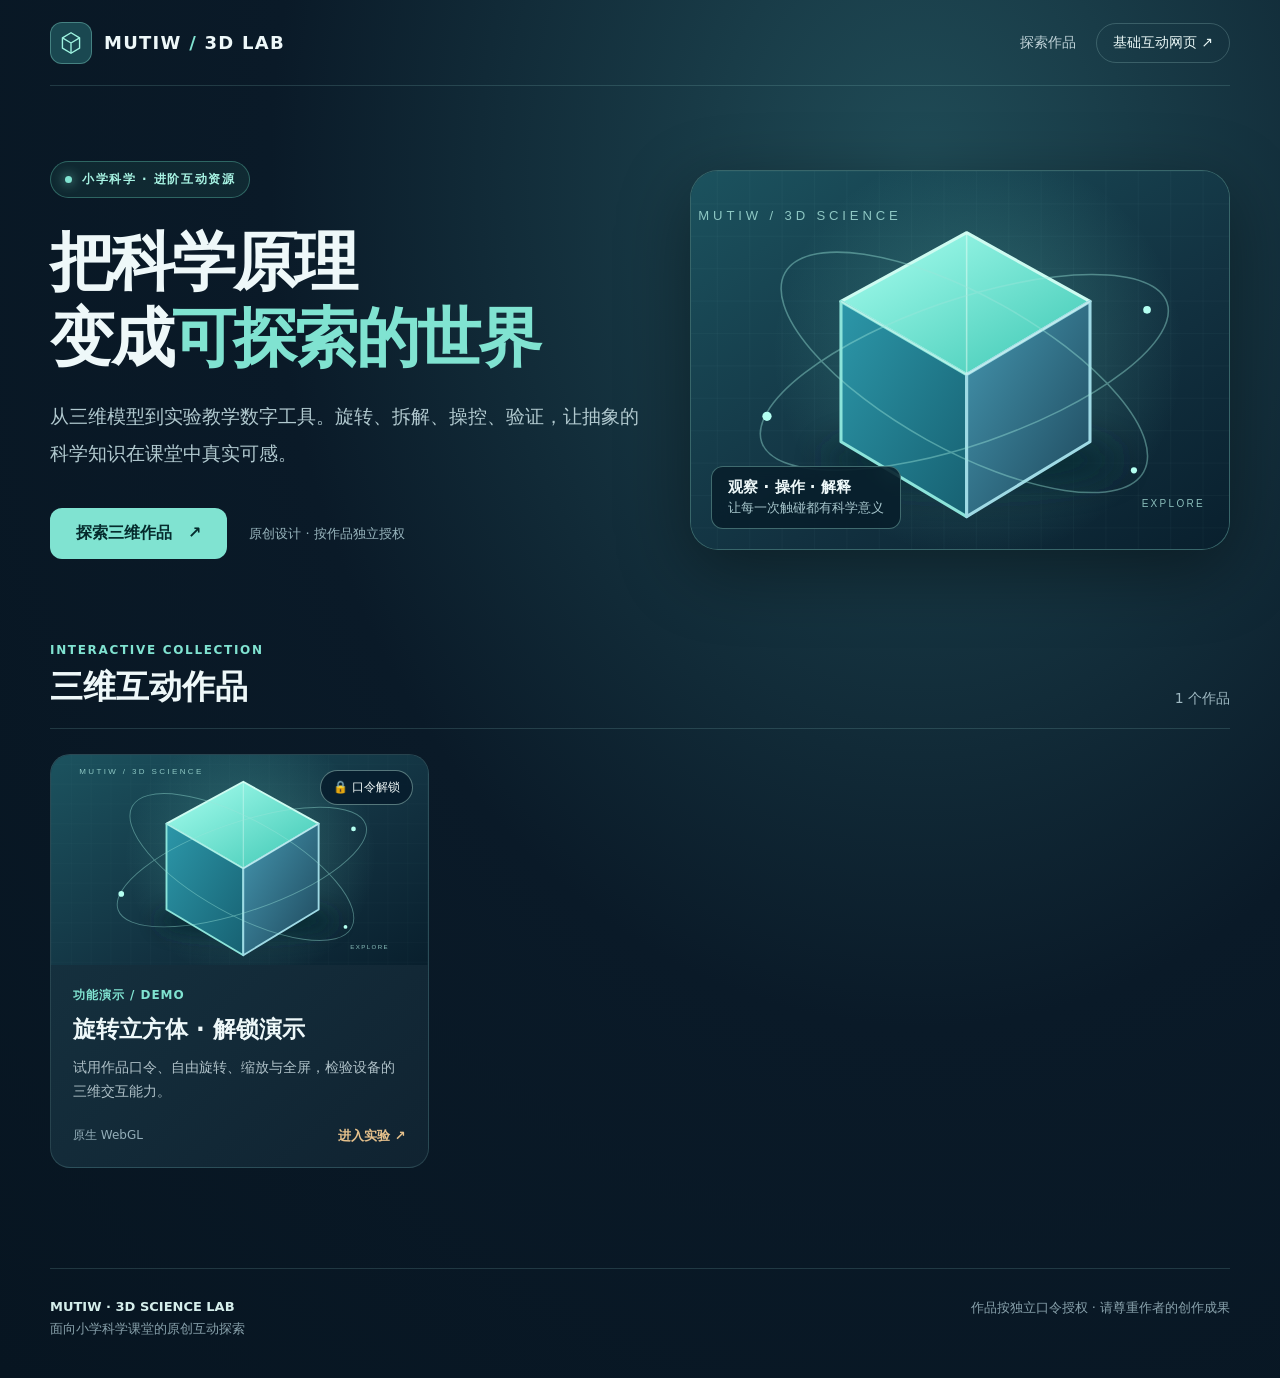
==== index.html @ a33a97dc "Initialize 3D Science Lab homepage and encrypted publishing toolkit" ====
<!doctype html>
<html lang="zh-CN">
<head>
<meta charset="utf-8">
<meta name="viewport" content="width=device-width,initial-scale=1,viewport-fit=cover">
<meta name="theme-color" content="#071722">
<meta name="description" content="MUTIW · 3D 科学互动实验室：小学科学原创三维教学互动作品。">
<title>3D 科学互动实验室 · MUTIW</title>
<style>
:root{color-scheme:dark;--bg:#081722;--card:#142b39;--mint:#80e3d1;--line:#9ddbd42b;--text:#eef8f9;--muted:#a6bbc4;--gold:#e6c18c}
*{box-sizing:border-box}html{scroll-behavior:smooth}[hidden]{display:none!important}
body{margin:0;min-height:100vh;color:var(--text);font-family:"Microsoft YaHei","PingFang SC",system-ui,sans-serif;background:radial-gradient(ellipse at 72% 13%,#204c57 0,#0a1a28 50%,#071521 100%)}
button,input{font:inherit}button{cursor:pointer}button:focus-visible,a:focus-visible,input:focus-visible{outline:3px solid var(--mint);outline-offset:3px}a{color:inherit;text-decoration:none}
.wrap{width:min(1180px,calc(100% - 52px));margin:auto}
.header{height:86px;display:flex;align-items:center;justify-content:space-between;border-bottom:1px solid var(--line)}
.logo{display:flex;align-items:center;gap:12px;font-size:18px;font-weight:900;letter-spacing:.07em}
.logo svg{width:42px;height:42px;padding:8px;border:1px solid #8de2d260;border-radius:12px;background:#1a4851}
.nav{display:flex;align-items:center;gap:20px;font-size:14px;color:#c0d3d9}.nav a:hover{color:var(--mint)}
.nav .backlink{padding:10px 16px;border:1px solid #aadad33c;border-radius:99px;color:#e9f7f6}
.hero{display:grid;grid-template-columns:1.05fr .95fr;gap:44px;align-items:center;padding:75px 0 84px}
.eyebrow{display:inline-flex;gap:10px;align-items:center;padding:9px 14px;color:#a7f3e3;border:1px solid #68d2ba5c;background:#4bbc9c19;border-radius:99px;font-size:12px;font-weight:800;letter-spacing:.13em}
.eyebrow:before{content:"";width:7px;height:7px;background:var(--mint);border-radius:50%;box-shadow:0 0 12px var(--mint)}
h1{margin:27px 0 22px;font-size:clamp(42px,5vw,70px);line-height:1.18;letter-spacing:-.045em}
h1 em{font-style:normal;color:var(--mint)}
.lead{max-width:600px;margin:0;color:#b1c9cf;font-size:clamp(16px,1.55vw,19px);line-height:1.95}
.hero-actions{margin-top:36px;display:flex;align-items:center;gap:22px;flex-wrap:wrap}
.primary{border:0;background:var(--mint);color:#052b2d;font-weight:900;border-radius:12px;padding:15px 26px;display:inline-block}
.primary:hover{background:#b2ffee}.subnote{font-size:13px;color:#98b5bd}
.art{height:380px;border-radius:28px;overflow:hidden;border:1px solid #8bdbc94a;background:#163643;position:relative;box-shadow:0 20px 70px #0006}
.art img{width:100%;height:100%;object-fit:cover}.art .caption{position:absolute;bottom:20px;left:20px;background:#071c29cc;border:1px solid #a4ede15c;border-radius:12px;padding:11px 16px;backdrop-filter:blur(10px)}
.art .caption strong{display:block;font-size:15px}.art .caption small{color:#a7c6cc}
.library{padding-bottom:100px}.library-head{display:flex;align-items:end;justify-content:space-between;gap:20px;border-bottom:1px solid var(--line);padding-bottom:20px;margin-bottom:25px}
.overline{font-size:12px;letter-spacing:.14em;color:var(--mint);font-weight:800;margin:0 0 9px}
h2{font-size:clamp(25px,2.6vw,35px);margin:0;line-height:1.25}.count{font-size:14px;color:#9fb9c2}
.grid{display:grid;grid-template-columns:repeat(3,minmax(0,1fr));gap:22px}
.work{color:inherit;text-align:left;border:1px solid var(--line);border-radius:20px;overflow:hidden;background:linear-gradient(140deg,#173543,#102331);padding:0;transition:transform .2s,border-color .2s,box-shadow .2s}
.work:hover{transform:translateY(-5px);border-color:#7ce0d39c;box-shadow:0 24px 45px #0010188c}
.cover{height:210px;position:relative;overflow:hidden;background:#1b3c4a}.cover img{width:100%;height:100%;object-fit:cover;display:block;transition:transform .35s}.work:hover .cover img{transform:scale(1.045)}
.tag{position:absolute;top:15px;right:15px;padding:8px 12px;font-size:12px;background:#071c2cda;border:1px solid #c0f3e56b;border-radius:99px;color:#f0f9f8}
.work-body{padding:22px}.type{font-size:12px;color:var(--mint);font-weight:800;letter-spacing:.08em}.work h3{font-size:23px;line-height:1.3;margin:11px 0 10px}.description{font-size:14px;color:#afc1c8;line-height:1.75;margin:0;min-height:50px}
.foot{display:flex;align-items:center;justify-content:space-between;color:#94aeb9;font-size:12px;margin-top:22px}.foot strong{color:var(--gold);font-size:13px}
.empty{border:1px dashed #accdc750;border-radius:20px;text-align:center;color:var(--muted);padding:50px 20px;line-height:1.9}
footer{padding:30px 0 40px;border-top:1px solid var(--line);display:flex;gap:15px;justify-content:space-between;color:#88a1ab;font-size:13px}footer strong{color:#d5eeeb}
.shade{position:fixed;inset:0;z-index:20;display:grid;place-items:center;padding:22px;background:#04121bdb;backdrop-filter:blur(9px)}
.dialog{width:min(100%,430px);padding:30px;background:linear-gradient(145deg,#193846,#102330);border:1px solid #89e1d363;border-radius:25px;box-shadow:0 35px 95px #0009;position:relative}
.x{border:0;background:#ffffff15;color:#f5ffff;border-radius:11px;font-size:23px;width:37px;height:37px;line-height:1}.dialog>.x{position:absolute;right:23px;top:23px}
.lock-symbol{height:54px;width:54px;display:grid;place-items:center;border:1px solid #83e4d369;border-radius:17px;background:#78dac723;color:#8fe9d6;font-size:28px;margin-bottom:21px}
.dialog h2{font-size:26px;padding-right:24px}.dialog p{font-size:14px;line-height:1.7;color:#aac4cc}
.dialog label{font-size:13px;font-weight:800;display:block;margin:25px 0 10px}.passline{display:flex;gap:9px}
.passline input{min-width:0;width:100%;height:53px;padding:0 14px;border:1px solid #9ac5c66b;border-radius:11px;background:#071e2d;color:white}.passline button{white-space:nowrap;padding:0 19px}
.error{min-height:18px!important;margin:13px 0 0!important;color:#ffc0ac!important}.hint{color:#e5c58f!important;margin-top:5px!important;font-size:12px!important}
.viewer{position:fixed;z-index:30;inset:0;background:#0c1a27;display:flex;flex-direction:column}.viewerbar{height:64px;background:#0b2531;display:flex;align-items:center;gap:14px;padding:0 17px;border-bottom:1px solid var(--line)}
.viewerbar button{color:var(--text);background:#ffffff12;border:1px solid #ffffff20;padding:10px 14px;border-radius:10px}.viewerbar strong{font-size:16px;overflow:hidden;white-space:nowrap;text-overflow:ellipsis}.spacer{flex:1}.viewer iframe{width:100%;flex:1;border:0;background:#0c2230}
@media(max-width:950px){.hero{grid-template-columns:1fr;padding:55px 0 60px;gap:25px}.art{height:300px}.grid{grid-template-columns:repeat(2,minmax(0,1fr))}}
@media(max-width:650px){.wrap{width:calc(100% - 32px)}.header{height:70px}.logo{font-size:15px}.nav a:first-child{display:none}.nav .backlink{font-size:12px;padding:9px}.hero{padding:42px 0 52px}.art{height:255px}.hero-actions{margin-top:25px}.grid{grid-template-columns:1fr}.cover{height:215px}footer{flex-direction:column}.viewerbar{padding:0 8px;gap:8px}.viewerbar button{padding:9px}.viewerbar strong{font-size:13px}}
@media(prefers-reduced-motion:reduce){*,*:before,*:after{transition:none!important;scroll-behavior:auto!important}}
</style>
</head>
<body>
<div class="wrap">
<header class="header">
<a class="logo" href="./" aria-label="3D科学互动实验室首页"><svg viewBox="0 0 28 28" fill="none" stroke="#9df2df" stroke-width="1.6" stroke-linejoin="round"><path d="m14 2 10 6v12l-10 6L4 20V8z"/><path d="m4 8 10 6 10-6M14 14v12"/></svg><span>MUTIW <span style="color:#80e3d1">/</span> 3D LAB</span></a>
<nav class="nav" aria-label="导航"><a href="#works">探索作品</a><a class="backlink" href="https://mutiwangn.github.io/AI-html/" target="_blank" rel="noopener">基础互动网页 ↗</a></nav>
</header>
<main>
<section class="hero">
<div><span class="eyebrow">小学科学 · 进阶互动资源</span><h1>把科学原理<br>变成<em>可探索的世界</em></h1><p class="lead">从三维模型到实验教学数字工具。旋转、拆解、操控、验证，让抽象的科学知识在课堂中真实可感。</p><div class="hero-actions"><a class="primary" href="#works">探索三维作品　↗</a><span class="subnote">原创设计 · 按作品独立授权</span></div></div>
<div class="art" aria-hidden="true"><img src="./covers/demo-cube.svg" alt=""><div class="caption"><strong>观察 · 操作 · 解释</strong><small>让每一次触碰都有科学意义</small></div></div>
</section>
<section class="library" id="works" aria-label="三维互动作品"><div class="library-head"><div><p class="overline">INTERACTIVE COLLECTION</p><h2>三维互动作品</h2></div><span class="count" id="count">正在加载…</span></div><div class="grid" id="grid"></div><div class="empty" id="empty" hidden>作品正在准备中，敬请期待。</div></section>
</main>
<footer><div><strong>MUTIW · 3D SCIENCE LAB</strong><div style="margin-top:6px">面向小学科学课堂的原创互动探索</div></div><div>作品按独立口令授权 · 请尊重作者的创作成果</div></footer>
</div>
<div class="shade" id="shade" hidden>
<section class="dialog" role="dialog" aria-modal="true" aria-labelledby="unlock-title">
<button class="x" id="close" type="button" aria-label="关闭">×</button>
<div class="lock-symbol" aria-hidden="true">♧</div><h2 id="unlock-title">解锁作品</h2><p>输入此作品的授权口令，即可进入互动实验。</p>
<form id="form" autocomplete="off"><label for="password">作品口令</label><div class="passline"><input id="password" type="password" autocomplete="off" placeholder="请输入解锁口令" required spellcheck="false"><button class="primary" id="submit" type="submit">解锁</button></div><p class="error" id="error" role="status" aria-live="polite"></p><p class="hint" id="hint" hidden>演示口令：3D-DEMO-2026</p></form>
</section></div>
<section class="viewer" id="viewer" hidden aria-label="互动作品"><div class="viewerbar"><button id="back" type="button">← 返回</button><strong id="viewer-title"></strong><span class="spacer"></span><button id="fullscreen" type="button">⛶ 全屏</button></div><iframe id="frame" title="三维互动作品" allow="camera; microphone; autoplay; fullscreen" allowfullscreen></iframe></section>
<script>
(function(){
'use strict';
var grid=document.getElementById('grid'),shade=document.getElementById('shade'),viewer=document.getElementById('viewer');
var password=document.getElementById('password'),error=document.getElementById('error'),submit=document.getElementById('submit');
var frame=document.getElementById('frame'),active=null,previousFocus=null,busy=false;
function el(tag,cls,text){var n=document.createElement(tag);if(cls)n.className=cls;if(text!==undefined)n.textContent=text;return n;}
function validPath(s){return typeof s==='string'&&/^[a-zA-Z0-9_./-]+$/.test(s)&&!s.includes('..')&&!s.startsWith('/');}
function render(items){
grid.replaceChildren();var count=0;
items.forEach(function(w){
if(!w||typeof w.id!=='string'||!validPath(w.file)||!validPath(w.cover))return;
count++;
var card=el('button','work');card.type='button';card.setAttribute('aria-label','解锁：'+w.title);
var cover=el('div','cover');var img=el('img');img.src=w.cover;img.alt='';img.loading='lazy';cover.append(img,el('span','tag','🔒 口令解锁'));
var body=el('div','work-body');body.append(el('div','type',w.grade||'三维探究'),el('h3','',w.title||'未命名'),el('p','description',w.description||'点击进入互动探索'));
var foot=el('div','foot');foot.append(el('span','',w.type||'3D 互动'),el('strong','','进入实验 ↗'));body.append(foot);card.append(cover,body);
card.addEventListener('click',function(){previousFocus=card;openDialog(w);});grid.append(card);
});
document.getElementById('count').textContent=count+' 个作品';document.getElementById('empty').hidden=count>0;
}
function openDialog(w){active=w;busy=false;password.value='';error.textContent='';submit.disabled=false;submit.textContent='解锁';document.getElementById('unlock-title').textContent=w.title;document.getElementById('hint').hidden=!w.demo;shade.hidden=false;document.body.style.overflow='hidden';password.focus();}
function closeDialog(){if(busy)return;shade.hidden=true;active=null;password.value='';document.body.style.overflow='';if(previousFocus)previousFocus.focus();}
function bytes64(s){var raw=atob(s),arr=new Uint8Array(raw.length);for(var i=0;i<raw.length;i++)arr[i]=raw.charCodeAt(i);return arr;}
async function decrypt(file,pwd){
if(!window.crypto||!window.crypto.subtle)throw new Error('当前浏览器不支持安全解密，请通过 HTTPS 使用最新版浏览器。');
var response=await fetch(file,{cache:'no-store'});if(!response.ok)throw new Error('作品文件无法加载，请检查网络。');
var data=await response.json();
if(data.version!==1||data.algorithm!=='AES-256-GCM'||data.kdf!=='PBKDF2-SHA256'||!Number.isInteger(data.iterations)||data.iterations<100000||data.iterations>1000000)throw new Error('作品加密格式不受支持。');
var material=await crypto.subtle.importKey('raw',new TextEncoder().encode(pwd),'PBKDF2',false,['deriveKey']);
var key=await crypto.subtle.deriveKey({name:'PBKDF2',salt:bytes64(data.salt),iterations:data.iterations,hash:'SHA-256'},material,{name:'AES-GCM',length:256},false,['decrypt']);
var plain=await crypto.subtle.decrypt({name:'AES-GCM',iv:bytes64(data.iv),tagLength:128},key,bytes64(data.data));
return new TextDecoder('utf-8',{fatal:true}).decode(plain);
}
function openViewer(markup,w){shade.hidden=true;password.value='';document.getElementById('viewer-title').textContent=w.title;viewer.hidden=false;frame.srcdoc=markup;active=null;document.title=w.title+' · MUTIW';}
function closeViewer(){frame.removeAttribute('srcdoc');frame.src='about:blank';viewer.hidden=true;document.body.style.overflow='';document.title='3D 科学互动实验室 · MUTIW';if(previousFocus)previousFocus.focus();}
document.getElementById('close').addEventListener('click',closeDialog);
shade.addEventListener('click',function(e){if(e.target===shade)closeDialog();});
document.getElementById('form').addEventListener('submit',async function(e){
e.preventDefault();if(busy||!active)return;
var w=active;busy=true;submit.disabled=true;submit.textContent='解锁中…';error.textContent='';
try{var html=await decrypt(w.file,password.value);openViewer(html,w);}
catch(ex){error.textContent=ex.name==='OperationError'?'口令不正确，请再试一次。':(ex.message||'解锁失败，请稍后重试。');password.focus();password.select();}
finally{busy=false;submit.disabled=false;submit.textContent='解锁';}
});
document.getElementById('back').addEventListener('click',closeViewer);
document.getElementById('fullscreen').addEventListener('click',function(){var fn=viewer.requestFullscreen||viewer.webkitRequestFullscreen;if(fn){var result=fn.call(viewer);if(result&&result.catch)result.catch(function(){});}});
document.addEventListener('keydown',function(e){if(e.key==='Escape'&&!shade.hidden)closeDialog();else if(e.key==='Escape'&&!viewer.hidden&&!document.fullscreenElement)closeViewer();});
fetch('./catalog.json',{cache:'no-store'}).then(function(r){if(!r.ok)throw Error('catalog');return r.json();}).then(function(list){render(Array.isArray(list)?list:[]);}).catch(function(){grid.replaceChildren(el('div','empty','作品目录加载失败，请刷新重试。'));document.getElementById('count').textContent='加载失败';});
})();
</script>
</body>
</html>
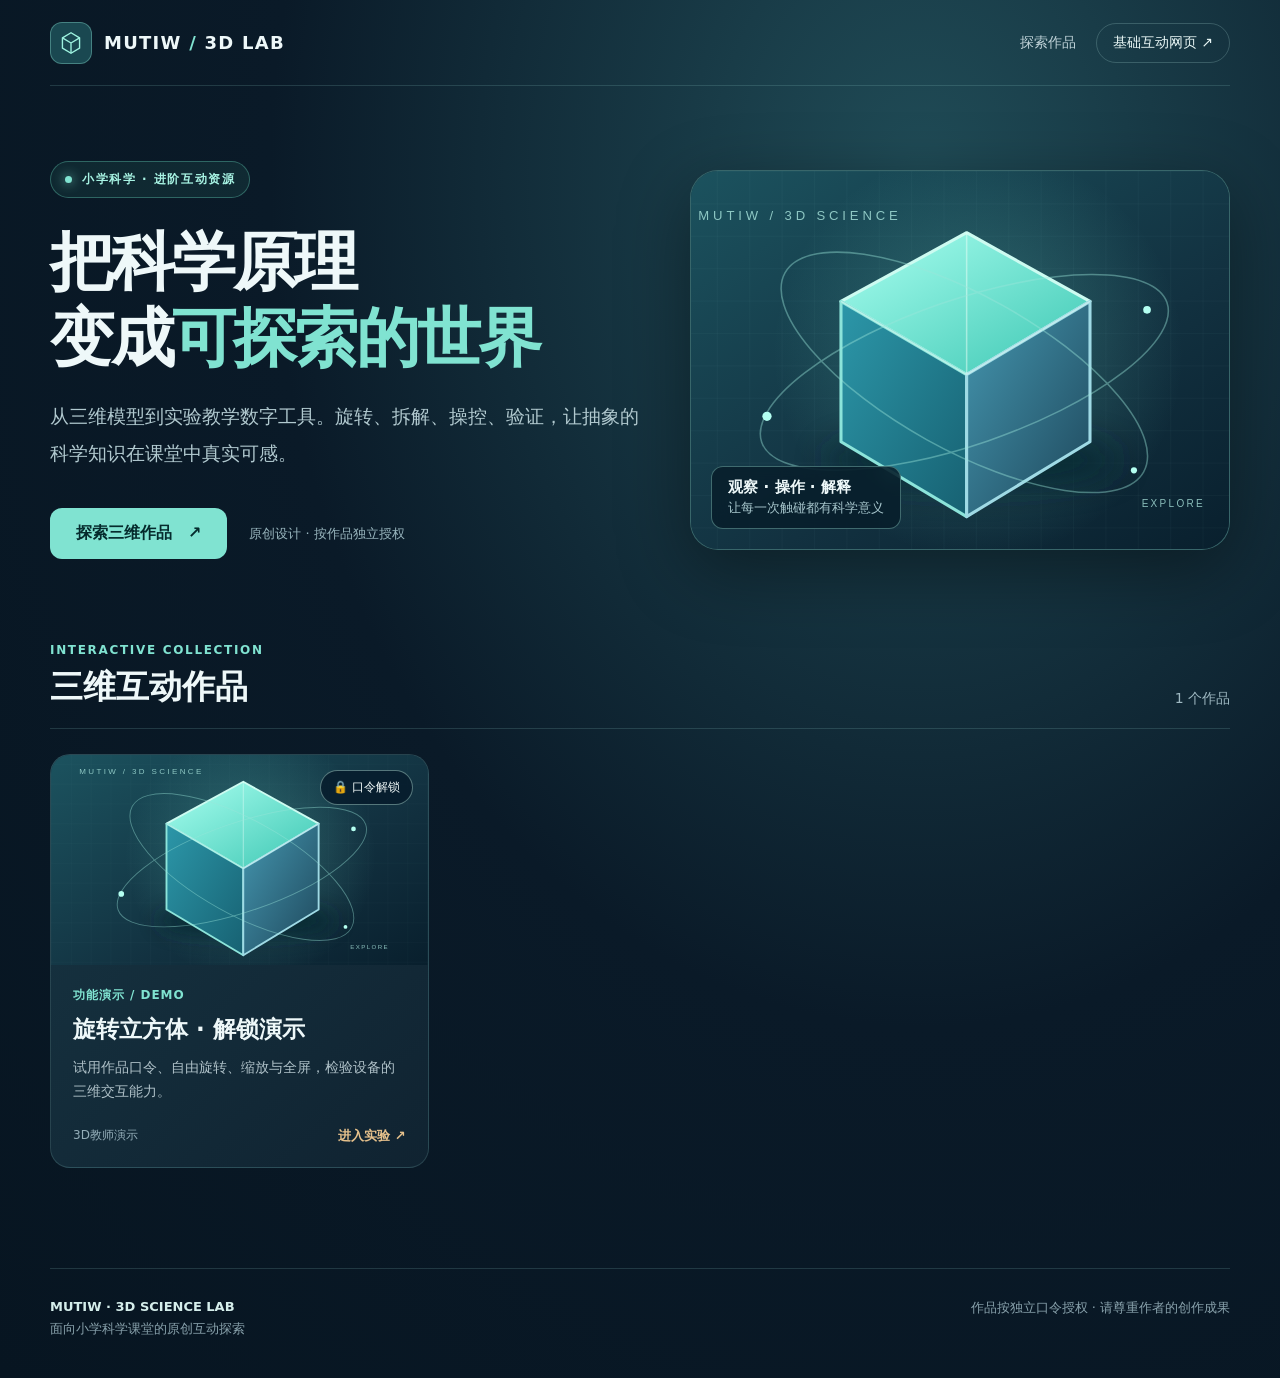
==== commit 2a4b992f: "Support chunked encrypted 3D uploads and compatible gallery decryption" ====
--- a/index.html
+++ b/index.html
@@ -106,10 +106,37 @@
 if(!window.crypto||!window.crypto.subtle)throw new Error('当前浏览器不支持安全解密，请通过 HTTPS 使用最新版浏览器。');
 var response=await fetch(file,{cache:'no-store'});if(!response.ok)throw new Error('作品文件无法加载，请检查网络。');
 var data=await response.json();
-if(data.version!==1||data.algorithm!=='AES-256-GCM'||data.kdf!=='PBKDF2-SHA256'||!Number.isInteger(data.iterations)||data.iterations<100000||data.iterations>1000000)throw new Error('作品加密格式不受支持。');
+if((data.version!==1&&data.version!==2)||data.algorithm!=='AES-256-GCM'||data.kdf!=='PBKDF2-SHA256'||!Number.isInteger(data.iterations)||data.iterations<100000||data.iterations>1000000)throw new Error('作品加密格式不受支持。');
+var ciphertext;
+if(data.version===1){
+  if(typeof data.data!=='string')throw new Error('作品密文格式不正确。');
+  ciphertext=bytes64(data.data);
+}else{
+  if(!Array.isArray(data.parts)||data.parts.length<2||data.parts.length>32||!Number.isInteger(data.byteLength)||data.byteLength<1||data.byteLength>65*1024*1024)throw new Error('作品分片清单格式不正确。');
+  var blocks=[],total=0;
+  for(var j=0;j<data.parts.length;j+=3){
+    var group=await Promise.all(data.parts.slice(j,j+3).map(async function(path){
+      if(!validPath(path)||!path.startsWith('./encrypted/'))throw new Error('作品分片路径不安全。');
+      var partResponse=await fetch(path,{cache:'no-store'});
+      if(!partResponse.ok)throw new Error('作品密文分片无法加载，请稍后重试。');
+      var encoded=(await partResponse.text()).trim();
+      if(encoded.length<4||encoded.length>4.2*1024*1024||!/^[A-Za-z0-9+/]+={0,2}$/.test(encoded))throw new Error('作品密文分片内容无效。');
+      var block=bytes64(encoded);
+      if(block.length<1||block.length>3*1024*1024)throw new Error('作品密文分片大小异常。');
+      return block;
+    }));
+    for(var k=0;k<group.length;k++){blocks.push(group[k]);total+=group[k].length;}
+    submit.textContent='读取密文 ' + Math.min(j+3,data.parts.length) + '/' + data.parts.length;
+    if(total>65*1024*1024)throw new Error('作品密文超出浏览器解锁范围。');
+  }
+  if(total!==data.byteLength)throw new Error('作品密文不完整，请刷新后重试。');
+  ciphertext=new Uint8Array(total);
+  for(var pos=0,m=0;m<blocks.length;m++){ciphertext.set(blocks[m],pos);pos+=blocks[m].length;}
+  submit.textContent='正在解密…';
+}
 var material=await crypto.subtle.importKey('raw',new TextEncoder().encode(pwd),'PBKDF2',false,['deriveKey']);
 var key=await crypto.subtle.deriveKey({name:'PBKDF2',salt:bytes64(data.salt),iterations:data.iterations,hash:'SHA-256'},material,{name:'AES-GCM',length:256},false,['decrypt']);
-var plain=await crypto.subtle.decrypt({name:'AES-GCM',iv:bytes64(data.iv),tagLength:128},key,bytes64(data.data));
+var plain=await crypto.subtle.decrypt({name:'AES-GCM',iv:bytes64(data.iv),tagLength:128},key,ciphertext);
 return new TextDecoder('utf-8',{fatal:true}).decode(plain);
 }
 function openViewer(markup,w){shade.hidden=true;password.value='';document.getElementById('viewer-title').textContent=w.title;viewer.hidden=false;frame.srcdoc=markup;active=null;document.title=w.title+' · MUTIW';}
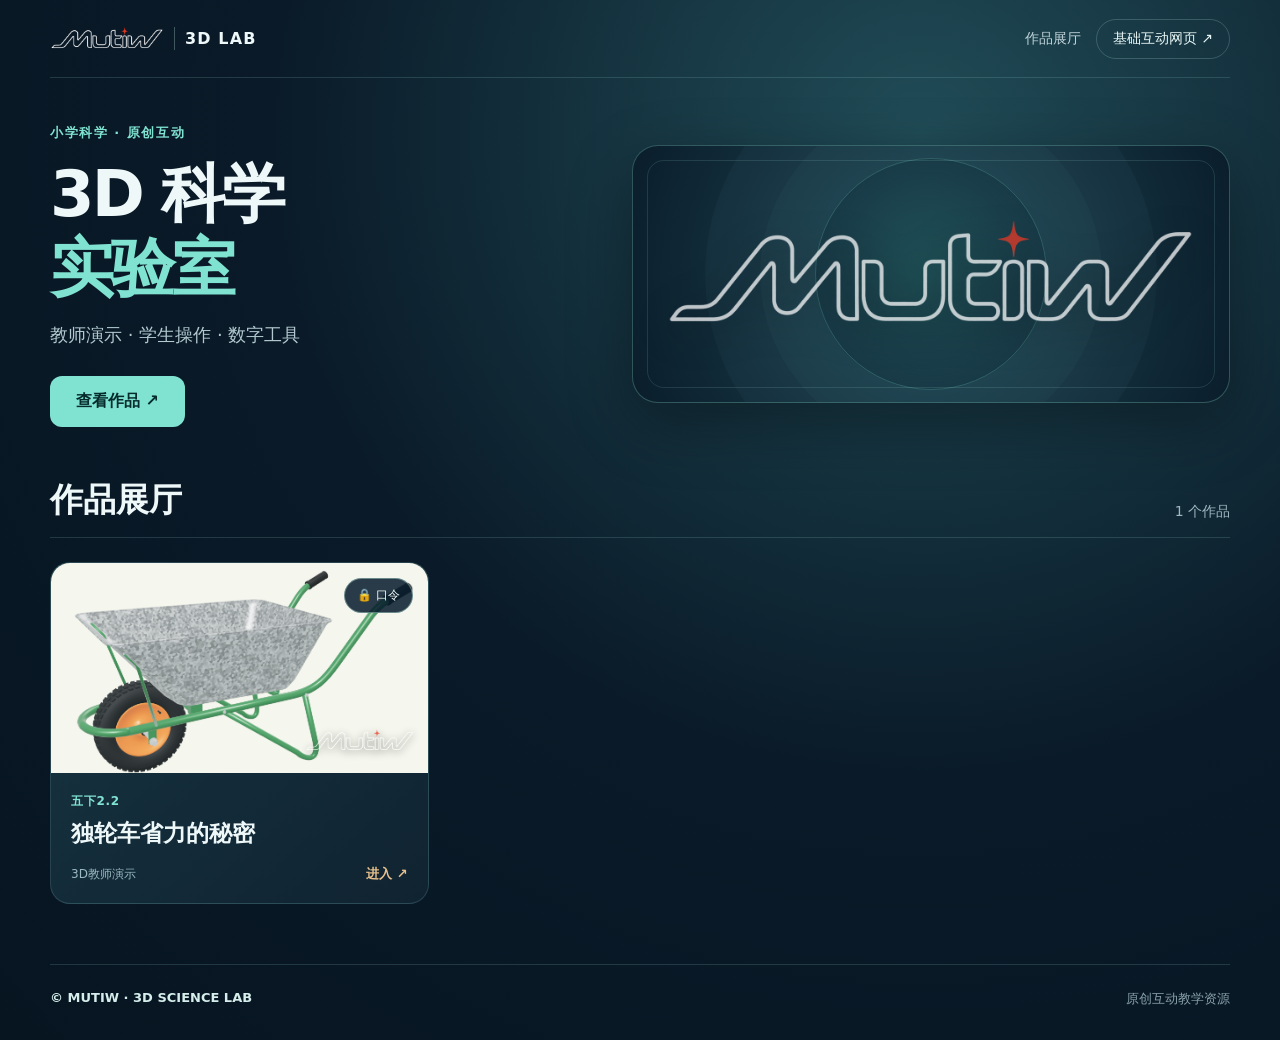
==== commit 3c0f8561: "精简实验室首页并加入 MUTIW 水印" ====
--- a/index.html
+++ b/index.html
@@ -4,43 +4,41 @@
 <meta charset="utf-8">
 <meta name="viewport" content="width=device-width,initial-scale=1,viewport-fit=cover">
 <meta name="theme-color" content="#071722">
-<meta name="description" content="MUTIW · 3D 科学互动实验室：小学科学原创三维教学互动作品。">
-<title>3D 科学互动实验室 · MUTIW</title>
+<meta name="description" content="MUTIW 3D 科学实验室：原创三维互动教学作品与数字工具。">
+<title>3D 科学实验室 · MUTIW</title>
 <style>
 :root{color-scheme:dark;--bg:#081722;--card:#142b39;--mint:#80e3d1;--line:#9ddbd42b;--text:#eef8f9;--muted:#a6bbc4;--gold:#e6c18c}
 *{box-sizing:border-box}html{scroll-behavior:smooth}[hidden]{display:none!important}
 body{margin:0;min-height:100vh;color:var(--text);font-family:"Microsoft YaHei","PingFang SC",system-ui,sans-serif;background:radial-gradient(ellipse at 72% 13%,#204c57 0,#0a1a28 50%,#071521 100%)}
 button,input{font:inherit}button{cursor:pointer}button:focus-visible,a:focus-visible,input:focus-visible{outline:3px solid var(--mint);outline-offset:3px}a{color:inherit;text-decoration:none}
 .wrap{width:min(1180px,calc(100% - 52px));margin:auto}
-.header{height:86px;display:flex;align-items:center;justify-content:space-between;border-bottom:1px solid var(--line)}
-.logo{display:flex;align-items:center;gap:12px;font-size:18px;font-weight:900;letter-spacing:.07em}
-.logo svg{width:42px;height:42px;padding:8px;border:1px solid #8de2d260;border-radius:12px;background:#1a4851}
-.nav{display:flex;align-items:center;gap:20px;font-size:14px;color:#c0d3d9}.nav a:hover{color:var(--mint)}
+.header{height:78px;display:flex;align-items:center;justify-content:space-between;border-bottom:1px solid var(--line)}
+.logo{display:flex;align-items:center;gap:10px;font-size:16px;font-weight:900;letter-spacing:.07em}
+.logo .wordmark{width:114px;height:45px;object-fit:contain;display:block}.logo .brand-divider{height:23px;width:1px;background:#a0c4c35c}.logo .brand-name{white-space:nowrap}
+.nav{display:flex;align-items:center;gap:15px;font-size:14px;color:#c0d3d9}.nav a:hover{color:var(--mint)}
 .nav .backlink{padding:10px 16px;border:1px solid #aadad33c;border-radius:99px;color:#e9f7f6}
-.hero{display:grid;grid-template-columns:1.05fr .95fr;gap:44px;align-items:center;padding:75px 0 84px}
-.eyebrow{display:inline-flex;gap:10px;align-items:center;padding:9px 14px;color:#a7f3e3;border:1px solid #68d2ba5c;background:#4bbc9c19;border-radius:99px;font-size:12px;font-weight:800;letter-spacing:.13em}
-.eyebrow:before{content:"";width:7px;height:7px;background:var(--mint);border-radius:50%;box-shadow:0 0 12px var(--mint)}
-h1{margin:27px 0 22px;font-size:clamp(42px,5vw,70px);line-height:1.18;letter-spacing:-.045em}
+.hero{display:grid;grid-template-columns:.95fr 1.05fr;gap:40px;align-items:center;padding:44px 0 52px}
+.eyebrow{display:inline-block;color:var(--mint);font-size:13px;font-weight:800;letter-spacing:.12em}
+h1{margin:15px 0 14px;font-size:clamp(40px,5vw,64px);line-height:1.16;letter-spacing:-.045em}
 h1 em{font-style:normal;color:var(--mint)}
-.lead{max-width:600px;margin:0;color:#b1c9cf;font-size:clamp(16px,1.55vw,19px);line-height:1.95}
-.hero-actions{margin-top:36px;display:flex;align-items:center;gap:22px;flex-wrap:wrap}
+.lead{max-width:550px;margin:0;color:#b1c9cf;font-size:clamp(16px,1.5vw,18px);line-height:1.75}
+.hero-actions{margin-top:25px;display:flex;align-items:center;gap:15px;flex-wrap:wrap}
 .primary{border:0;background:var(--mint);color:#052b2d;font-weight:900;border-radius:12px;padding:15px 26px;display:inline-block}
-.primary:hover{background:#b2ffee}.subnote{font-size:13px;color:#98b5bd}
-.art{height:380px;border-radius:28px;overflow:hidden;border:1px solid #8bdbc94a;background:#163643;position:relative;box-shadow:0 20px 70px #0006}
-.art img{width:100%;height:100%;object-fit:cover}.art .caption{position:absolute;bottom:20px;left:20px;background:#071c29cc;border:1px solid #a4ede15c;border-radius:12px;padding:11px 16px;backdrop-filter:blur(10px)}
-.art .caption strong{display:block;font-size:15px}.art .caption small{color:#a7c6cc}
-.library{padding-bottom:100px}.library-head{display:flex;align-items:end;justify-content:space-between;gap:20px;border-bottom:1px solid var(--line);padding-bottom:20px;margin-bottom:25px}
-.overline{font-size:12px;letter-spacing:.14em;color:var(--mint);font-weight:800;margin:0 0 9px}
+.primary:hover{background:#b2ffee}
+.art{height:258px;border-radius:26px;overflow:hidden;border:1px solid #8bdbc94a;background:radial-gradient(circle at 50% 50%,#28706b50 0,#183846 40%,#0a1d2b 100%);position:relative;box-shadow:0 20px 65px #0005}
+.art:before{content:"";position:absolute;left:50%;top:50%;width:230px;height:230px;border:1px solid #7ce2d13b;border-radius:50%;transform:translate(-50%,-50%);box-shadow:0 0 0 55px #a1f2e607,0 0 0 110px #a1f2e606}.art:after{content:"";position:absolute;inset:14px;border:1px solid #9de2d124;border-radius:17px;pointer-events:none}
+.art .brand-watermark{width:90%;height:100%;margin:auto;display:block;object-fit:contain;position:relative;z-index:1;opacity:.75;filter:drop-shadow(0 9px 22px #0009)}
+.library{padding-bottom:60px}.library-head{display:flex;align-items:end;justify-content:space-between;gap:20px;border-bottom:1px solid var(--line);padding-bottom:16px;margin-bottom:24px}
 h2{font-size:clamp(25px,2.6vw,35px);margin:0;line-height:1.25}.count{font-size:14px;color:#9fb9c2}
 .grid{display:grid;grid-template-columns:repeat(3,minmax(0,1fr));gap:22px}
 .work{color:inherit;text-align:left;border:1px solid var(--line);border-radius:20px;overflow:hidden;background:linear-gradient(140deg,#173543,#102331);padding:0;transition:transform .2s,border-color .2s,box-shadow .2s}
 .work:hover{transform:translateY(-5px);border-color:#7ce0d39c;box-shadow:0 24px 45px #0010188c}
-.cover{height:210px;position:relative;overflow:hidden;background:#1b3c4a}.cover img{width:100%;height:100%;object-fit:cover;display:block;transition:transform .35s}.work:hover .cover img{transform:scale(1.045)}
+.cover{height:210px;position:relative;overflow:hidden;background:#1b3c4a}.cover img{width:100%;height:100%;object-fit:cover;display:block;transition:transform .35s}.work:hover .cover img{transform:scale(1.045)}.cover:after{content:"";position:absolute;right:13px;bottom:11px;width:110px;height:43px;background:url("./assets/mutiw-wordmark.svg") center/contain no-repeat;opacity:.78;filter:drop-shadow(0 2px 4px #000c);pointer-events:none}
 .tag{position:absolute;top:15px;right:15px;padding:8px 12px;font-size:12px;background:#071c2cda;border:1px solid #c0f3e56b;border-radius:99px;color:#f0f9f8}
-.work-body{padding:22px}.type{font-size:12px;color:var(--mint);font-weight:800;letter-spacing:.08em}.work h3{font-size:23px;line-height:1.3;margin:11px 0 10px}.description{font-size:14px;color:#afc1c8;line-height:1.75;margin:0;min-height:50px}
-.foot{display:flex;align-items:center;justify-content:space-between;color:#94aeb9;font-size:12px;margin-top:22px}.foot strong{color:var(--gold);font-size:13px}
+.work-body{padding:20px}.type{font-size:12px;color:var(--mint);font-weight:800;letter-spacing:.06em}.work h3{font-size:23px;line-height:1.3;margin:9px 0 10px}
+.foot{display:flex;align-items:center;justify-content:space-between;color:#9ab9c1;font-size:12px;margin-top:17px}.foot strong{color:var(--gold);font-size:13px}
 .empty{border:1px dashed #accdc750;border-radius:20px;text-align:center;color:var(--muted);padding:50px 20px;line-height:1.9}
-footer{padding:30px 0 40px;border-top:1px solid var(--line);display:flex;gap:15px;justify-content:space-between;color:#88a1ab;font-size:13px}footer strong{color:#d5eeeb}
+footer{padding:25px 0 32px;border-top:1px solid var(--line);display:flex;gap:15px;justify-content:space-between;color:#88a1ab;font-size:13px}footer strong{color:#d5eeeb}
 .shade{position:fixed;inset:0;z-index:20;display:grid;place-items:center;padding:22px;background:#04121bdb;backdrop-filter:blur(9px)}
 .dialog{width:min(100%,430px);padding:30px;background:linear-gradient(145deg,#193846,#102330);border:1px solid #89e1d363;border-radius:25px;box-shadow:0 35px 95px #0009;position:relative}
 .x{border:0;background:#ffffff15;color:#f5ffff;border-radius:11px;font-size:23px;width:37px;height:37px;line-height:1}.dialog>.x{position:absolute;right:23px;top:23px}
@@ -48,34 +46,34 @@
 .dialog h2{font-size:26px;padding-right:24px}.dialog p{font-size:14px;line-height:1.7;color:#aac4cc}
 .dialog label{font-size:13px;font-weight:800;display:block;margin:25px 0 10px}.passline{display:flex;gap:9px}
 .passline input{min-width:0;width:100%;height:53px;padding:0 14px;border:1px solid #9ac5c66b;border-radius:11px;background:#071e2d;color:white}.passline button{white-space:nowrap;padding:0 19px}
-.error{min-height:18px!important;margin:13px 0 0!important;color:#ffc0ac!important}.hint{color:#e5c58f!important;margin-top:5px!important;font-size:12px!important}
+.error{min-height:18px!important;margin:13px 0 0!important;color:#ffc0ac!important}
 .viewer{position:fixed;z-index:30;inset:0;background:#0c1a27;display:flex;flex-direction:column}.viewerbar{height:64px;background:#0b2531;display:flex;align-items:center;gap:14px;padding:0 17px;border-bottom:1px solid var(--line)}
 .viewerbar button{color:var(--text);background:#ffffff12;border:1px solid #ffffff20;padding:10px 14px;border-radius:10px}.viewerbar strong{font-size:16px;overflow:hidden;white-space:nowrap;text-overflow:ellipsis}.spacer{flex:1}.viewer iframe{width:100%;flex:1;border:0;background:#0c2230}
-@media(max-width:950px){.hero{grid-template-columns:1fr;padding:55px 0 60px;gap:25px}.art{height:300px}.grid{grid-template-columns:repeat(2,minmax(0,1fr))}}
-@media(max-width:650px){.wrap{width:calc(100% - 32px)}.header{height:70px}.logo{font-size:15px}.nav a:first-child{display:none}.nav .backlink{font-size:12px;padding:9px}.hero{padding:42px 0 52px}.art{height:255px}.hero-actions{margin-top:25px}.grid{grid-template-columns:1fr}.cover{height:215px}footer{flex-direction:column}.viewerbar{padding:0 8px;gap:8px}.viewerbar button{padding:9px}.viewerbar strong{font-size:13px}}
+@media(max-width:950px){.hero{gap:22px}.art{height:224px}.grid{grid-template-columns:repeat(2,minmax(0,1fr))}}
+@media(max-width:650px){.wrap{width:calc(100% - 32px)}.header{height:68px}.logo{gap:7px}.logo .wordmark{width:85px;height:32px}.logo .brand-name{font-size:12px}.logo .brand-divider{height:19px}.nav a:first-child{display:none}.nav .backlink{font-size:12px;padding:8px}.hero{display:block;padding:34px 0 36px}.art{display:none}.hero-actions{margin-top:22px}.grid{grid-template-columns:1fr}.cover{height:215px}.work h3{font-size:21px}footer{flex-direction:column;gap:8px}.viewerbar{padding:0 8px;gap:8px}.viewerbar button{padding:9px}.viewerbar strong{font-size:13px}}
 @media(prefers-reduced-motion:reduce){*,*:before,*:after{transition:none!important;scroll-behavior:auto!important}}
 </style>
 </head>
 <body>
 <div class="wrap">
 <header class="header">
-<a class="logo" href="./" aria-label="3D科学互动实验室首页"><svg viewBox="0 0 28 28" fill="none" stroke="#9df2df" stroke-width="1.6" stroke-linejoin="round"><path d="m14 2 10 6v12l-10 6L4 20V8z"/><path d="m4 8 10 6 10-6M14 14v12"/></svg><span>MUTIW <span style="color:#80e3d1">/</span> 3D LAB</span></a>
-<nav class="nav" aria-label="导航"><a href="#works">探索作品</a><a class="backlink" href="https://mutiwangn.github.io/AI-html/" target="_blank" rel="noopener">基础互动网页 ↗</a></nav>
+<a class="logo" href="./" aria-label="MUTIW 3D 科学实验室首页"><img class="wordmark" src="./assets/mutiw-wordmark.svg" alt="MUTIW"><span class="brand-divider"></span><span class="brand-name">3D LAB</span></a>
+<nav class="nav" aria-label="导航"><a href="#works">作品展厅</a><a class="backlink" href="https://mutiwangn.github.io/AI-html/" target="_blank" rel="noopener">基础互动网页 ↗</a></nav>
 </header>
 <main>
 <section class="hero">
-<div><span class="eyebrow">小学科学 · 进阶互动资源</span><h1>把科学原理<br>变成<em>可探索的世界</em></h1><p class="lead">从三维模型到实验教学数字工具。旋转、拆解、操控、验证，让抽象的科学知识在课堂中真实可感。</p><div class="hero-actions"><a class="primary" href="#works">探索三维作品　↗</a><span class="subnote">原创设计 · 按作品独立授权</span></div></div>
-<div class="art" aria-hidden="true"><img src="./covers/demo-cube.svg" alt=""><div class="caption"><strong>观察 · 操作 · 解释</strong><small>让每一次触碰都有科学意义</small></div></div>
+<div><span class="eyebrow">小学科学 · 原创互动</span><h1>3D 科学<br><em>实验室</em></h1><p class="lead">教师演示 · 学生操作 · 数字工具</p><div class="hero-actions"><a class="primary" href="#works">查看作品 ↗</a></div></div>
+<div class="art" aria-hidden="true"><img class="brand-watermark" src="./assets/mutiw-wordmark.svg" alt=""></div>
 </section>
-<section class="library" id="works" aria-label="三维互动作品"><div class="library-head"><div><p class="overline">INTERACTIVE COLLECTION</p><h2>三维互动作品</h2></div><span class="count" id="count">正在加载…</span></div><div class="grid" id="grid"></div><div class="empty" id="empty" hidden>作品正在准备中，敬请期待。</div></section>
+<section class="library" id="works" aria-label="互动作品"><div class="library-head"><h2>作品展厅</h2><span class="count" id="count">正在加载…</span></div><div class="grid" id="grid"></div><div class="empty" id="empty" hidden>暂无作品</div></section>
 </main>
-<footer><div><strong>MUTIW · 3D SCIENCE LAB</strong><div style="margin-top:6px">面向小学科学课堂的原创互动探索</div></div><div>作品按独立口令授权 · 请尊重作者的创作成果</div></footer>
+<footer><div><strong>© MUTIW · 3D SCIENCE LAB</strong></div><div>原创互动教学资源</div></footer>
 </div>
 <div class="shade" id="shade" hidden>
 <section class="dialog" role="dialog" aria-modal="true" aria-labelledby="unlock-title">
 <button class="x" id="close" type="button" aria-label="关闭">×</button>
-<div class="lock-symbol" aria-hidden="true">♧</div><h2 id="unlock-title">解锁作品</h2><p>输入此作品的授权口令，即可进入互动实验。</p>
-<form id="form" autocomplete="off"><label for="password">作品口令</label><div class="passline"><input id="password" type="password" autocomplete="off" placeholder="请输入解锁口令" required spellcheck="false"><button class="primary" id="submit" type="submit">解锁</button></div><p class="error" id="error" role="status" aria-live="polite"></p><p class="hint" id="hint" hidden>演示口令：3D-DEMO-2026</p></form>
+<div class="lock-symbol" aria-hidden="true">🔒</div><h2 id="unlock-title">解锁作品</h2>
+<form id="form" autocomplete="off"><label for="password">作品口令</label><div class="passline"><input id="password" type="password" autocomplete="off" placeholder="请输入解锁口令" required spellcheck="false"><button class="primary" id="submit" type="submit">解锁</button></div><p class="error" id="error" role="status" aria-live="polite"></p></form>
 </section></div>
 <section class="viewer" id="viewer" hidden aria-label="互动作品"><div class="viewerbar"><button id="back" type="button">← 返回</button><strong id="viewer-title"></strong><span class="spacer"></span><button id="fullscreen" type="button">⛶ 全屏</button></div><iframe id="frame" title="三维互动作品" allow="camera; microphone; autoplay; fullscreen" allowfullscreen></iframe></section>
 <script>
@@ -89,17 +87,17 @@
 function render(items){
 grid.replaceChildren();var count=0;
 items.forEach(function(w){
-if(!w||typeof w.id!=='string'||!validPath(w.file)||!validPath(w.cover))return;
+if(!w||w.demo||typeof w.id!=='string'||!validPath(w.file)||!validPath(w.cover))return;
 count++;
 var card=el('button','work');card.type='button';card.setAttribute('aria-label','解锁：'+w.title);
-var cover=el('div','cover');var img=el('img');img.src=w.cover;img.alt='';img.loading='lazy';cover.append(img,el('span','tag','🔒 口令解锁'));
-var body=el('div','work-body');body.append(el('div','type',w.grade||'三维探究'),el('h3','',w.title||'未命名'),el('p','description',w.description||'点击进入互动探索'));
-var foot=el('div','foot');foot.append(el('span','',w.type||'3D 互动'),el('strong','','进入实验 ↗'));body.append(foot);card.append(cover,body);
+var cover=el('div','cover');var img=el('img');img.src=w.cover;img.alt='';img.loading='lazy';cover.append(img,el('span','tag','🔒 口令'));
+var body=el('div','work-body');body.append(el('div','type',w.grade||'三维探究'),el('h3','',w.title||'未命名'));
+var foot=el('div','foot');foot.append(el('span','',w.type||'3D 互动'),el('strong','','进入 ↗'));body.append(foot);card.append(cover,body);
 card.addEventListener('click',function(){previousFocus=card;openDialog(w);});grid.append(card);
 });
 document.getElementById('count').textContent=count+' 个作品';document.getElementById('empty').hidden=count>0;
 }
-function openDialog(w){active=w;busy=false;password.value='';error.textContent='';submit.disabled=false;submit.textContent='解锁';document.getElementById('unlock-title').textContent=w.title;document.getElementById('hint').hidden=!w.demo;shade.hidden=false;document.body.style.overflow='hidden';password.focus();}
+function openDialog(w){active=w;busy=false;password.value='';error.textContent='';submit.disabled=false;submit.textContent='解锁';document.getElementById('unlock-title').textContent=w.title;shade.hidden=false;document.body.style.overflow='hidden';password.focus();}
 function closeDialog(){if(busy)return;shade.hidden=true;active=null;password.value='';document.body.style.overflow='';if(previousFocus)previousFocus.focus();}
 function bytes64(s){var raw=atob(s),arr=new Uint8Array(raw.length);for(var i=0;i<raw.length;i++)arr[i]=raw.charCodeAt(i);return arr;}
 async function decrypt(file,pwd){
@@ -140,7 +138,7 @@
 return new TextDecoder('utf-8',{fatal:true}).decode(plain);
 }
 function openViewer(markup,w){shade.hidden=true;password.value='';document.getElementById('viewer-title').textContent=w.title;viewer.hidden=false;frame.srcdoc=markup;active=null;document.title=w.title+' · MUTIW';}
-function closeViewer(){frame.removeAttribute('srcdoc');frame.src='about:blank';viewer.hidden=true;document.body.style.overflow='';document.title='3D 科学互动实验室 · MUTIW';if(previousFocus)previousFocus.focus();}
+function closeViewer(){frame.removeAttribute('srcdoc');frame.src='about:blank';viewer.hidden=true;document.body.style.overflow='';document.title='3D 科学实验室 · MUTIW';if(previousFocus)previousFocus.focus();}
 document.getElementById('close').addEventListener('click',closeDialog);
 shade.addEventListener('click',function(e){if(e.target===shade)closeDialog();});
 document.getElementById('form').addEventListener('submit',async function(e){
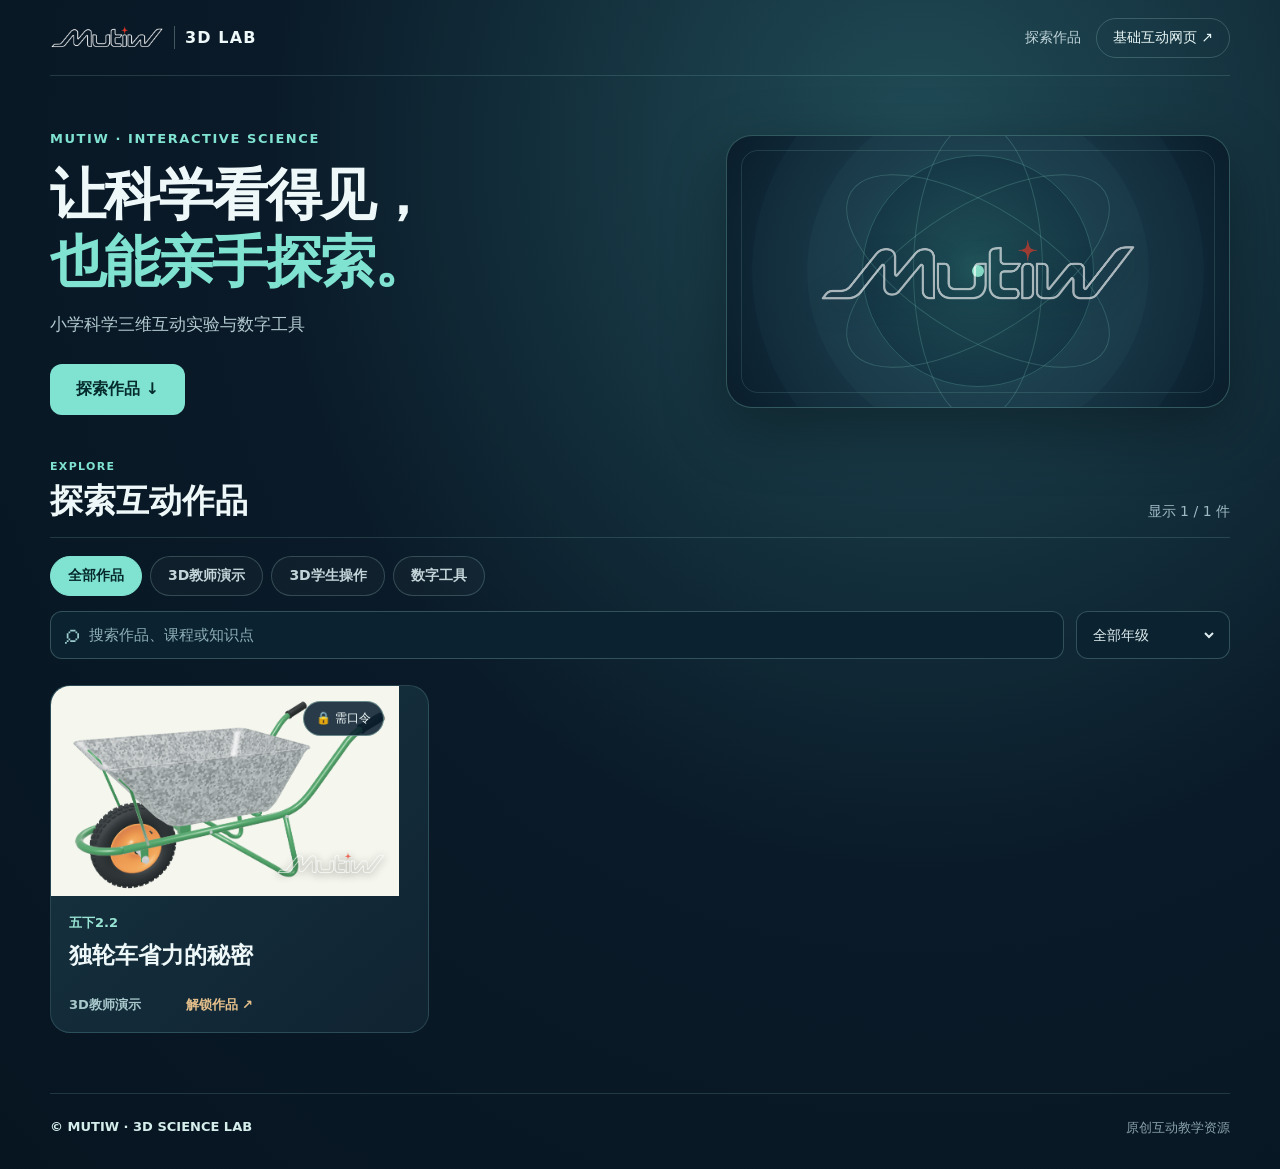
==== commit 98831582: "Redesign 3D science lab homepage for category, grade and keyword discovery" ====
--- a/index.html
+++ b/index.html
@@ -39,16 +39,78 @@
 .foot{display:flex;align-items:center;justify-content:space-between;color:#9ab9c1;font-size:12px;margin-top:17px}.foot strong{color:var(--gold);font-size:13px}
 .empty{border:1px dashed #accdc750;border-radius:20px;text-align:center;color:var(--muted);padding:50px 20px;line-height:1.9}
 footer{padding:25px 0 32px;border-top:1px solid var(--line);display:flex;gap:15px;justify-content:space-between;color:#88a1ab;font-size:13px}footer strong{color:#d5eeeb}
-.shade{position:fixed;inset:0;z-index:20;display:grid;place-items:center;padding:22px;background:#04121bdb;backdrop-filter:blur(9px)}
-.dialog{width:min(100%,430px);padding:30px;background:linear-gradient(145deg,#193846,#102330);border:1px solid #89e1d363;border-radius:25px;box-shadow:0 35px 95px #0009;position:relative}
+.shade{position:fixed;inset:0;z-index:40;display:grid;place-items:center;padding:22px;background:#04121bdb;backdrop-filter:blur(9px)}
+.dialog{width:min(100%,430px);max-height:calc(100vh - 28px);max-height:calc(100dvh - 28px);overflow-y:auto;padding:30px;background:linear-gradient(145deg,#193846,#102330);border:1px solid #89e1d363;border-radius:25px;box-shadow:0 35px 95px #0009;position:relative}
 .x{border:0;background:#ffffff15;color:#f5ffff;border-radius:11px;font-size:23px;width:37px;height:37px;line-height:1}.dialog>.x{position:absolute;right:23px;top:23px}
 .lock-symbol{height:54px;width:54px;display:grid;place-items:center;border:1px solid #83e4d369;border-radius:17px;background:#78dac723;color:#8fe9d6;font-size:28px;margin-bottom:21px}
 .dialog h2{font-size:26px;padding-right:24px}.dialog p{font-size:14px;line-height:1.7;color:#aac4cc}
 .dialog label{font-size:13px;font-weight:800;display:block;margin:25px 0 10px}.passline{display:flex;gap:9px}
 .passline input{min-width:0;width:100%;height:53px;padding:0 14px;border:1px solid #9ac5c66b;border-radius:11px;background:#071e2d;color:white}.passline button{white-space:nowrap;padding:0 19px}
 .error{min-height:18px!important;margin:13px 0 0!important;color:#ffc0ac!important}
+
+/* 牛顿摆：传递运动的科学加载动画 */
+.science-loader{padding:8px 0 2px;text-align:center}
+.cradle{position:relative;width:240px;height:171px;margin:5px auto 0;background:radial-gradient(ellipse at 50% 78%,#62d7c917,transparent 70%)}
+.cradle .beam{position:absolute;left:10px;right:10px;top:12px;height:9px;border-radius:9px;background:linear-gradient(180deg,#c2fbef,#327a83);box-shadow:0 2px 10px #70e7d133}
+.cradle .pendulum{position:absolute;top:20px;width:40px;height:136px;transform-origin:20px 0}
+.cradle .pendulum:before{content:"";position:absolute;top:0;left:19px;width:2px;height:99px;background:linear-gradient(#bafbf0,#448994)}
+.cradle .pendulum:after{content:"";position:absolute;top:98px;left:0;width:40px;height:40px;border-radius:50%;border:1px solid #baf9f3a3;background:radial-gradient(circle at 30% 24%,#fff6c8 0,#b4fae9 14%,#63c9bb 48%,#236c79 80%,#14465e 100%);box-shadow:inset -5px -5px 9px #063d4b80,0 5px 12px #020e1670}
+.cradle .p1{left:20px;animation:cradle-left 2.45s ease-in-out infinite}
+.cradle .p2{left:60px}.cradle .p3{left:100px}.cradle .p4{left:140px}
+.cradle .p5{left:180px;animation:cradle-right 2.45s ease-in-out infinite}
+@keyframes cradle-left{0%,100%{transform:rotate(-28deg)}20%,62%{transform:rotate(0deg)}84%{transform:rotate(-28deg)}}
+@keyframes cradle-right{0%,20%,62%,100%{transform:rotate(0deg)}41%{transform:rotate(28deg)}}
+.science-note{color:var(--mint);font-size:12px;letter-spacing:.08em;margin:0 0 15px}
+.loading-message{color:#effaf8!important;font-size:17px!important;font-weight:800;margin:0 0 14px!important}
+.load-track{height:9px;overflow:hidden;border-radius:100px;border:1px solid #8cd7cd30;background:#091d2a;position:relative}
+.load-fill{display:block;height:100%;width:0;border-radius:100px;background:linear-gradient(90deg,#50cdb8,#b8ffde);transition:width .2s ease;box-shadow:0 0 15px #7debd099}
+.load-track.indeterminate .load-fill{width:36%!important;animation:science-progress 1.5s ease-in-out infinite}
+@keyframes science-progress{0%{transform:translateX(-110%)}100%{transform:translateX(310%)}}
+.loading-detail{color:#aac7c9!important;font-size:12px!important;min-height:20px;margin:11px 0 0!important}
+@media(prefers-reduced-motion:reduce){.cradle .pendulum,.load-track.indeterminate .load-fill{animation:none!important}.cradle .p1{transform:rotate(-17deg)}.cradle .p5{transform:rotate(17deg)}}
+
 .viewer{position:fixed;z-index:30;inset:0;background:#0c1a27;display:flex;flex-direction:column}.viewerbar{height:64px;background:#0b2531;display:flex;align-items:center;gap:14px;padding:0 17px;border-bottom:1px solid var(--line)}
 .viewerbar button{color:var(--text);background:#ffffff12;border:1px solid #ffffff20;padding:10px 14px;border-radius:10px}.viewerbar strong{font-size:16px;overflow:hidden;white-space:nowrap;text-overflow:ellipsis}.spacer{flex:1}.viewer iframe{width:100%;flex:1;border:0;background:#0c2230}
+
+/* 2026 首页导航重构：类别 × 年级 × 搜索，保留原解锁器 */
+.sr-only{position:absolute;width:1px;height:1px;overflow:hidden;clip:rect(0,0,0,0);white-space:nowrap}
+.header{min-height:76px;height:auto;padding:11px 0}
+.hero{padding:52px 0 45px;grid-template-columns:1.12fr .88fr;gap:34px}
+.hero h1{font-size:clamp(36px,4.35vw,59px);line-height:1.2;letter-spacing:-.035em;white-space:nowrap}
+.hero .lead{font-size:17px;line-height:1.7}
+.hero .art{height:273px;isolation:isolate;background:radial-gradient(circle at 50% 50%,#225b5d77 0,#143343 49%,#0a1d2b 100%)}
+.hero .art .brand-watermark{width:64%;opacity:.64;filter:drop-shadow(0 8px 14px #071f32b8)}
+.hero .art .atom-orbit{position:absolute;border:1px solid #8bdccc38;border-radius:50%;left:50%;top:50%;width:300px;height:130px;transform:translate(-50%,-50%) rotate(-32deg)}
+.hero .art .orbit-b{transform:translate(-50%,-50%) rotate(32deg)}
+.hero .art .orbit-c{transform:translate(-50%,-50%) rotate(90deg)}
+.hero .art .atom-core{position:absolute;left:50%;top:50%;width:12px;height:12px;transform:translate(-50%,-50%);background:#8ee7cf;border-radius:50%;box-shadow:0 0 30px #74e5ccbb}
+.library-head{margin-bottom:18px;padding-bottom:16px;align-items:end}
+.library-head .eyebrow{display:block;font-size:11px;margin-bottom:7px}
+.finder{display:flex;flex-direction:column;gap:15px;margin-bottom:26px}
+.type-filters{display:flex;gap:8px;flex-wrap:wrap}
+.filter{border:1px solid #a8dad53b;background:#ffffff07;color:#c3d5d9;padding:10px 17px;border-radius:999px;font-size:14px;font-weight:700;transition:background .15s,border-color .15s}
+.filter:hover{border-color:#85d9ca;color:#effffc}
+.filter.active{background:var(--mint);border-color:var(--mint);color:#062a2c}
+.find-tools{display:flex;gap:12px;align-items:center}
+.search-field,.grade-field{display:flex;align-items:center;height:48px;background:#0b2330;border:1px solid #a8d7d241;border-radius:12px}
+.search-field{flex:1;min-width:150px;padding:0 14px;gap:8px}
+.search-symbol{font-size:28px;line-height:1;transform:translateY(-2px);color:#9bcbcc}
+.search-field input{width:100%;height:100%;outline:none;border:0;color:#edf9fa;background:transparent;font-size:15px}
+.search-field input::placeholder{color:#8eafb7}
+.search-field:focus-within,.grade-field:focus-within{border-color:var(--mint);box-shadow:0 0 0 2px #8de7d12f}
+.grade-field{min-width:154px;padding:0 12px}
+.grade-field select{height:100%;width:100%;border:0;background:transparent;color:#dfedf0;cursor:pointer;font:inherit;font-size:14px;outline:0}
+.grade-field select option{background:#122b38;color:#e7f8f6}
+.work{display:flex;flex-direction:column}
+.work-body{flex:1;display:flex;flex-direction:column;padding:18px}
+.work .foot{margin-top:auto;padding-top:14px}
+.work .type{color:#a9c8cb;letter-spacing:0;font-size:13px}
+.work h3{margin:9px 0 11px}
+.work .location{color:#99e5d4;font-size:13px;font-weight:800}
+.empty{margin-top:4px}
+@media(max-width:950px){.hero h1{font-size:clamp(35px,5vw,48px)}.hero .art{height:232px}.hero .art .atom-orbit{width:240px;height:110px}}
+@media(max-width:650px){.hero{padding:34px 0 31px}.hero h1{white-space:normal;font-size:clamp(35px,8vw,46px)}.finder{gap:12px;margin-bottom:22px}.type-filters{flex-wrap:nowrap;overflow-x:auto;padding-bottom:4px;scrollbar-width:thin}.filter{white-space:nowrap;font-size:13px;padding:9px 13px}.find-tools{flex-direction:column;align-items:stretch;gap:9px}.search-field,.grade-field{height:48px;width:100%}.grade-field{min-width:0}.library-head{align-items:center}.count{white-space:nowrap;font-size:12px}}
+@media(prefers-reduced-motion:reduce){.filter{transition:none}}
 @media(max-width:950px){.hero{gap:22px}.art{height:224px}.grid{grid-template-columns:repeat(2,minmax(0,1fr))}}
 @media(max-width:650px){.wrap{width:calc(100% - 32px)}.header{height:68px}.logo{gap:7px}.logo .wordmark{width:85px;height:32px}.logo .brand-name{font-size:12px}.logo .brand-divider{height:19px}.nav a:first-child{display:none}.nav .backlink{font-size:12px;padding:8px}.hero{display:block;padding:34px 0 36px}.art{display:none}.hero-actions{margin-top:22px}.grid{grid-template-columns:1fr}.cover{height:215px}.work h3{font-size:21px}footer{flex-direction:column;gap:8px}.viewerbar{padding:0 8px;gap:8px}.viewerbar button{padding:9px}.viewerbar strong{font-size:13px}}
 @media(prefers-reduced-motion:reduce){*,*:before,*:after{transition:none!important;scroll-behavior:auto!important}}
@@ -58,14 +120,29 @@
 <div class="wrap">
 <header class="header">
 <a class="logo" href="./" aria-label="MUTIW 3D 科学实验室首页"><img class="wordmark" src="./assets/mutiw-wordmark.svg" alt="MUTIW"><span class="brand-divider"></span><span class="brand-name">3D LAB</span></a>
-<nav class="nav" aria-label="导航"><a href="#works">作品展厅</a><a class="backlink" href="https://mutiwangn.github.io/AI-html/" target="_blank" rel="noopener">基础互动网页 ↗</a></nav>
+<nav class="nav" aria-label="导航"><a href="#works">探索作品</a><a class="backlink" href="https://mutiwangn.github.io/AI-html/" target="_blank" rel="noopener">基础互动网页 ↗</a></nav>
 </header>
 <main>
-<section class="hero">
-<div><span class="eyebrow">小学科学 · 原创互动</span><h1>3D 科学<br><em>实验室</em></h1><p class="lead">教师演示 · 学生操作 · 数字工具</p><div class="hero-actions"><a class="primary" href="#works">查看作品 ↗</a></div></div>
-<div class="art" aria-hidden="true"><img class="brand-watermark" src="./assets/mutiw-wordmark.svg" alt=""></div>
+<section class="hero" aria-labelledby="site-title">
+<div><span class="eyebrow">MUTIW · INTERACTIVE SCIENCE</span><h1 id="site-title">让科学看得见，<br><em>也能亲手探索。</em></h1><p class="lead">小学科学三维互动实验与数字工具</p><div class="hero-actions"><a class="primary" href="#works">探索作品 <span aria-hidden="true">↓</span></a></div></div>
+<div class="art" aria-hidden="true"><div class="atom-orbit orbit-a"></div><div class="atom-orbit orbit-b"></div><div class="atom-orbit orbit-c"></div><div class="atom-core"></div><img class="brand-watermark" src="./assets/mutiw-wordmark.svg" alt=""></div>
 </section>
-<section class="library" id="works" aria-label="互动作品"><div class="library-head"><h2>作品展厅</h2><span class="count" id="count">正在加载…</span></div><div class="grid" id="grid"></div><div class="empty" id="empty" hidden>暂无作品</div></section>
+<section class="library" id="works" aria-label="互动作品库">
+<div class="library-head"><div><span class="eyebrow">EXPLORE</span><h2>探索互动作品</h2></div><span class="count" id="count">正在加载…</span></div>
+<div class="finder" aria-label="筛选作品">
+<div class="type-filters" role="group" aria-label="作品类别">
+<button class="filter active" type="button" data-type="all" aria-pressed="true">全部作品</button>
+<button class="filter" type="button" data-type="3D教师演示" aria-pressed="false">3D教师演示</button>
+<button class="filter" type="button" data-type="3D学生操作" aria-pressed="false">3D学生操作</button>
+<button class="filter" type="button" data-type="数字工具" aria-pressed="false">数字工具</button>
+</div>
+<div class="find-tools">
+<label class="search-field"><span class="search-symbol" aria-hidden="true">⌕</span><input id="work-search" type="search" autocomplete="off" placeholder="搜索作品、课程或知识点" aria-label="搜索作品、课程或知识点"></label>
+<label class="grade-field"><span class="sr-only">按年级筛选</span><select id="grade-filter" aria-label="按年级筛选"><option value="all">全部年级</option><option value="一">一年级</option><option value="二">二年级</option><option value="三">三年级</option><option value="四">四年级</option><option value="五">五年级</option><option value="六">六年级</option></select></label>
+</div>
+</div>
+<div class="grid" id="grid"></div><div class="empty" id="empty" hidden>暂无符合条件的作品，请调整筛选条件。</div>
+</section>
 </main>
 <footer><div><strong>© MUTIW · 3D SCIENCE LAB</strong></div><div>原创互动教学资源</div></footer>
 </div>
@@ -74,6 +151,13 @@
 <button class="x" id="close" type="button" aria-label="关闭">×</button>
 <div class="lock-symbol" aria-hidden="true">🔒</div><h2 id="unlock-title">解锁作品</h2>
 <form id="form" autocomplete="off"><label for="password">作品口令</label><div class="passline"><input id="password" type="password" autocomplete="off" placeholder="请输入解锁口令" required spellcheck="false"><button class="primary" id="submit" type="submit">解锁</button></div><p class="error" id="error" role="status" aria-live="polite"></p></form>
+<div class="science-loader" id="science-loader" hidden>
+<div class="cradle" aria-hidden="true"><span class="beam"></span><span class="pendulum p1"></span><span class="pendulum p2"></span><span class="pendulum p3"></span><span class="pendulum p4"></span><span class="pendulum p5"></span></div>
+<p class="science-note">牛顿摆 · 运动的传递</p>
+<p class="loading-message" id="loading-message" role="status" aria-live="polite">正在准备互动实验…</p>
+<div class="load-track indeterminate" id="load-track" role="progressbar" aria-label="作品数据读取进度" aria-valuemin="0" aria-valuemax="100"><span class="load-fill" id="load-fill"></span></div>
+<p class="loading-detail" id="loading-detail">请稍候</p>
+</div>
 </section></div>
 <section class="viewer" id="viewer" hidden aria-label="互动作品"><div class="viewerbar"><button id="back" type="button">← 返回</button><strong id="viewer-title"></strong><span class="spacer"></span><button id="fullscreen" type="button">⛶ 全屏</button></div><iframe id="frame" title="三维互动作品" allow="camera; microphone; autoplay; fullscreen" allowfullscreen></iframe></section>
 <script>
@@ -82,22 +166,43 @@
 var grid=document.getElementById('grid'),shade=document.getElementById('shade'),viewer=document.getElementById('viewer');
 var password=document.getElementById('password'),error=document.getElementById('error'),submit=document.getElementById('submit');
 var frame=document.getElementById('frame'),active=null,previousFocus=null,busy=false;
+var form=document.getElementById('form'),loader=document.getElementById('science-loader'),loadMessage=document.getElementById('loading-message'),loadDetail=document.getElementById('loading-detail'),loadTrack=document.getElementById('load-track'),loadFill=document.getElementById('load-fill');
+function loadingStep(message,done,total){
+  loadMessage.textContent=message;
+  if(Number.isInteger(total)&&total>0){var pct=Math.round(100*done/total);loadTrack.classList.remove('indeterminate');loadTrack.setAttribute('aria-valuenow',String(pct));loadFill.style.width=pct+'%';loadDetail.textContent='已读取 '+done+' / '+total+' 份数据';}
+  else{loadTrack.classList.add('indeterminate');loadTrack.removeAttribute('aria-valuenow');loadFill.style.width='36%';loadDetail.textContent='请稍候，正在准备实验';}
+}
+function showLoading(){form.hidden=true;loader.hidden=false;loadingStep('正在启动科学实验…');}
+function hideLoading(){loader.hidden=true;form.hidden=false;}
+function nextPaint(){return new Promise(function(resolve){requestAnimationFrame(function(){setTimeout(resolve,0);});});}
 function el(tag,cls,text){var n=document.createElement(tag);if(cls)n.className=cls;if(text!==undefined)n.textContent=text;return n;}
 function validPath(s){return typeof s==='string'&&/^[a-zA-Z0-9_./-]+$/.test(s)&&!s.includes('..')&&!s.startsWith('/');}
-function render(items){
-grid.replaceChildren();var count=0;
-items.forEach(function(w){
-if(!w||w.demo||typeof w.id!=='string'||!validPath(w.file)||!validPath(w.cover))return;
-count++;
+var allWorks=[],selectedType='all',selectedGrade='all',searchQuery='';
+function normalize(s){return String(s||'').toLowerCase().replace(/\s+/g,'');}
+function validWork(w){return !!(w&&!w.demo&&typeof w.id==='string'&&validPath(w.file)&&validPath(w.cover));}
+function render(){
+grid.replaceChildren();
+var filtered=allWorks.filter(function(w){
+if(!validWork(w))return false;
+if(selectedType!=='all'&&w.type!==selectedType)return false;
+if(selectedGrade!=='all'&&!String(w.grade||'').startsWith(selectedGrade))return false;
+if(searchQuery){
+var fields=[w.title,w.grade,w.type,w.description,w.topic,w.subject,w.keywords,Array.isArray(w.tags)?w.tags.join(' '):''].join(' ');
+if(!normalize(fields).includes(searchQuery))return false;
+}
+return true;
+});
+filtered.forEach(function(w){
 var card=el('button','work');card.type='button';card.setAttribute('aria-label','解锁：'+w.title);
-var cover=el('div','cover');var img=el('img');img.src=w.cover;img.alt='';img.loading='lazy';cover.append(img,el('span','tag','🔒 口令'));
-var body=el('div','work-body');body.append(el('div','type',w.grade||'三维探究'),el('h3','',w.title||'未命名'));
-var foot=el('div','foot');foot.append(el('span','',w.type||'3D 互动'),el('strong','','进入 ↗'));body.append(foot);card.append(cover,body);
+var cover=el('div','cover'),img=el('img');img.src=w.cover;img.alt='';img.loading='lazy';cover.append(img,el('span','tag','🔒 需口令'));
+var body=el('div','work-body');body.append(el('div','location',w.grade||'科学互动'),el('h3','',w.title||'未命名'));
+var foot=el('div','foot');foot.append(el('span','type',w.type||'三维互动'),el('strong','','解锁作品 ↗'));body.append(foot);card.append(cover,body);
 card.addEventListener('click',function(){previousFocus=card;openDialog(w);});grid.append(card);
 });
-document.getElementById('count').textContent=count+' 个作品';document.getElementById('empty').hidden=count>0;
-}
-function openDialog(w){active=w;busy=false;password.value='';error.textContent='';submit.disabled=false;submit.textContent='解锁';document.getElementById('unlock-title').textContent=w.title;shade.hidden=false;document.body.style.overflow='hidden';password.focus();}
+document.getElementById('count').textContent='显示 '+filtered.length+' / '+allWorks.filter(validWork).length+' 件';
+var empty=document.getElementById('empty');empty.hidden=filtered.length>0;empty.textContent=allWorks.filter(validWork).length?'暂无符合条件的作品，请调整筛选条件。':'新作品正在筹备中，敬请期待。';
+}
+function openDialog(w){active=w;busy=false;hideLoading();password.value='';error.textContent='';submit.disabled=false;submit.textContent='解锁';document.getElementById('unlock-title').textContent=w.title;shade.hidden=false;document.body.style.overflow='hidden';password.focus();}
 function closeDialog(){if(busy)return;shade.hidden=true;active=null;password.value='';document.body.style.overflow='';if(previousFocus)previousFocus.focus();}
 function bytes64(s){var raw=atob(s),arr=new Uint8Array(raw.length);for(var i=0;i<raw.length;i++)arr[i]=raw.charCodeAt(i);return arr;}
 async function decrypt(file,pwd){
@@ -108,10 +213,12 @@
 var ciphertext;
 if(data.version===1){
   if(typeof data.data!=='string')throw new Error('作品密文格式不正确。');
+  loadingStep('正在读取加密数据');await nextPaint();
   ciphertext=bytes64(data.data);
 }else{
   if(!Array.isArray(data.parts)||data.parts.length<2||data.parts.length>32||!Number.isInteger(data.byteLength)||data.byteLength<1||data.byteLength>65*1024*1024)throw new Error('作品分片清单格式不正确。');
   var blocks=[],total=0;
+  loadingStep('正在读取加密数据',0,data.parts.length);await nextPaint();
   for(var j=0;j<data.parts.length;j+=3){
     var group=await Promise.all(data.parts.slice(j,j+3).map(async function(path){
       if(!validPath(path)||!path.startsWith('./encrypted/'))throw new Error('作品分片路径不安全。');
@@ -119,39 +226,54 @@
       if(!partResponse.ok)throw new Error('作品密文分片无法加载，请稍后重试。');
       var encoded=(await partResponse.text()).trim();
       if(encoded.length<4||encoded.length>4.2*1024*1024||!/^[A-Za-z0-9+/]+={0,2}$/.test(encoded))throw new Error('作品密文分片内容无效。');
-      var block=bytes64(encoded);
-      if(block.length<1||block.length>3*1024*1024)throw new Error('作品密文分片大小异常。');
-      return block;
+      return encoded;
     }));
-    for(var k=0;k<group.length;k++){blocks.push(group[k]);total+=group[k].length;}
-    submit.textContent='读取密文 ' + Math.min(j+3,data.parts.length) + '/' + data.parts.length;
-    if(total>65*1024*1024)throw new Error('作品密文超出浏览器解锁范围。');
+    for(var k=0;k<group.length;k++){
+      var block=bytes64(group[k]);blocks.push(block);total+=block.length;
+      if(block.length<1||block.length>3*1024*1024||total>65*1024*1024)throw new Error('作品密文分片大小异常。');
+      loadingStep('正在读取加密数据',j+k+1,data.parts.length);
+      await nextPaint();
+    }
   }
   if(total!==data.byteLength)throw new Error('作品密文不完整，请刷新后重试。');
   ciphertext=new Uint8Array(total);
   for(var pos=0,m=0;m<blocks.length;m++){ciphertext.set(blocks[m],pos);pos+=blocks[m].length;}
-  submit.textContent='正在解密…';
-}
+}
+loadingStep('正在验证口令并解密');await nextPaint();
 var material=await crypto.subtle.importKey('raw',new TextEncoder().encode(pwd),'PBKDF2',false,['deriveKey']);
 var key=await crypto.subtle.deriveKey({name:'PBKDF2',salt:bytes64(data.salt),iterations:data.iterations,hash:'SHA-256'},material,{name:'AES-GCM',length:256},false,['decrypt']);
 var plain=await crypto.subtle.decrypt({name:'AES-GCM',iv:bytes64(data.iv),tagLength:128},key,ciphertext);
+loadingStep('正在开启互动实验');await nextPaint();
 return new TextDecoder('utf-8',{fatal:true}).decode(plain);
 }
-function openViewer(markup,w){shade.hidden=true;password.value='';document.getElementById('viewer-title').textContent=w.title;viewer.hidden=false;frame.srcdoc=markup;active=null;document.title=w.title+' · MUTIW';}
+async function openViewer(markup,w){
+document.getElementById('viewer-title').textContent=w.title;viewer.hidden=false;
+var ready=new Promise(function(resolve){
+  var finished=false,timer;
+  function reveal(){if(finished)return;finished=true;clearTimeout(timer);frame.removeEventListener('load',reveal);resolve();}
+  frame.addEventListener('load',reveal);timer=setTimeout(reveal,8000);
+});
+frame.srcdoc=markup;
+await ready;
+shade.hidden=true;password.value='';active=null;document.title=w.title+' · MUTIW';
+}
 function closeViewer(){frame.removeAttribute('srcdoc');frame.src='about:blank';viewer.hidden=true;document.body.style.overflow='';document.title='3D 科学实验室 · MUTIW';if(previousFocus)previousFocus.focus();}
 document.getElementById('close').addEventListener('click',closeDialog);
 shade.addEventListener('click',function(e){if(e.target===shade)closeDialog();});
 document.getElementById('form').addEventListener('submit',async function(e){
 e.preventDefault();if(busy||!active)return;
-var w=active;busy=true;submit.disabled=true;submit.textContent='解锁中…';error.textContent='';
-try{var html=await decrypt(w.file,password.value);openViewer(html,w);}
-catch(ex){error.textContent=ex.name==='OperationError'?'口令不正确，请再试一次。':(ex.message||'解锁失败，请稍后重试。');password.focus();password.select();}
-finally{busy=false;submit.disabled=false;submit.textContent='解锁';}
+var w=active;busy=true;submit.disabled=true;submit.textContent='解锁中…';error.textContent='';showLoading();
+try{await nextPaint();var html=await decrypt(w.file,password.value);await openViewer(html,w);}
+catch(ex){error.textContent=ex.name==='OperationError'?'口令不正确，请再试一次。':(ex.message||'解锁失败，请稍后重试。');hideLoading();password.focus();password.select();}
+finally{busy=false;submit.disabled=false;submit.textContent='解锁';hideLoading();}
 });
 document.getElementById('back').addEventListener('click',closeViewer);
 document.getElementById('fullscreen').addEventListener('click',function(){var fn=viewer.requestFullscreen||viewer.webkitRequestFullscreen;if(fn){var result=fn.call(viewer);if(result&&result.catch)result.catch(function(){});}});
 document.addEventListener('keydown',function(e){if(e.key==='Escape'&&!shade.hidden)closeDialog();else if(e.key==='Escape'&&!viewer.hidden&&!document.fullscreenElement)closeViewer();});
-fetch('./catalog.json',{cache:'no-store'}).then(function(r){if(!r.ok)throw Error('catalog');return r.json();}).then(function(list){render(Array.isArray(list)?list:[]);}).catch(function(){grid.replaceChildren(el('div','empty','作品目录加载失败，请刷新重试。'));document.getElementById('count').textContent='加载失败';});
+document.querySelectorAll('[data-type]').forEach(function(button){button.addEventListener('click',function(){selectedType=button.getAttribute('data-type');document.querySelectorAll('[data-type]').forEach(function(b){var active=b===button;b.classList.toggle('active',active);b.setAttribute('aria-pressed',String(active));});render();});});
+document.getElementById('grade-filter').addEventListener('change',function(e){selectedGrade=e.target.value;render();});
+document.getElementById('work-search').addEventListener('input',function(e){searchQuery=normalize(e.target.value);render();});
+fetch('./catalog.json',{cache:'no-store'}).then(function(r){if(!r.ok)throw Error('catalog');return r.json();}).then(function(list){allWorks=Array.isArray(list)?list:[];render();}).catch(function(){grid.replaceChildren(el('div','empty','作品目录加载失败，请刷新重试。'));document.getElementById('count').textContent='加载失败';});
 })();
 </script>
 </body>
